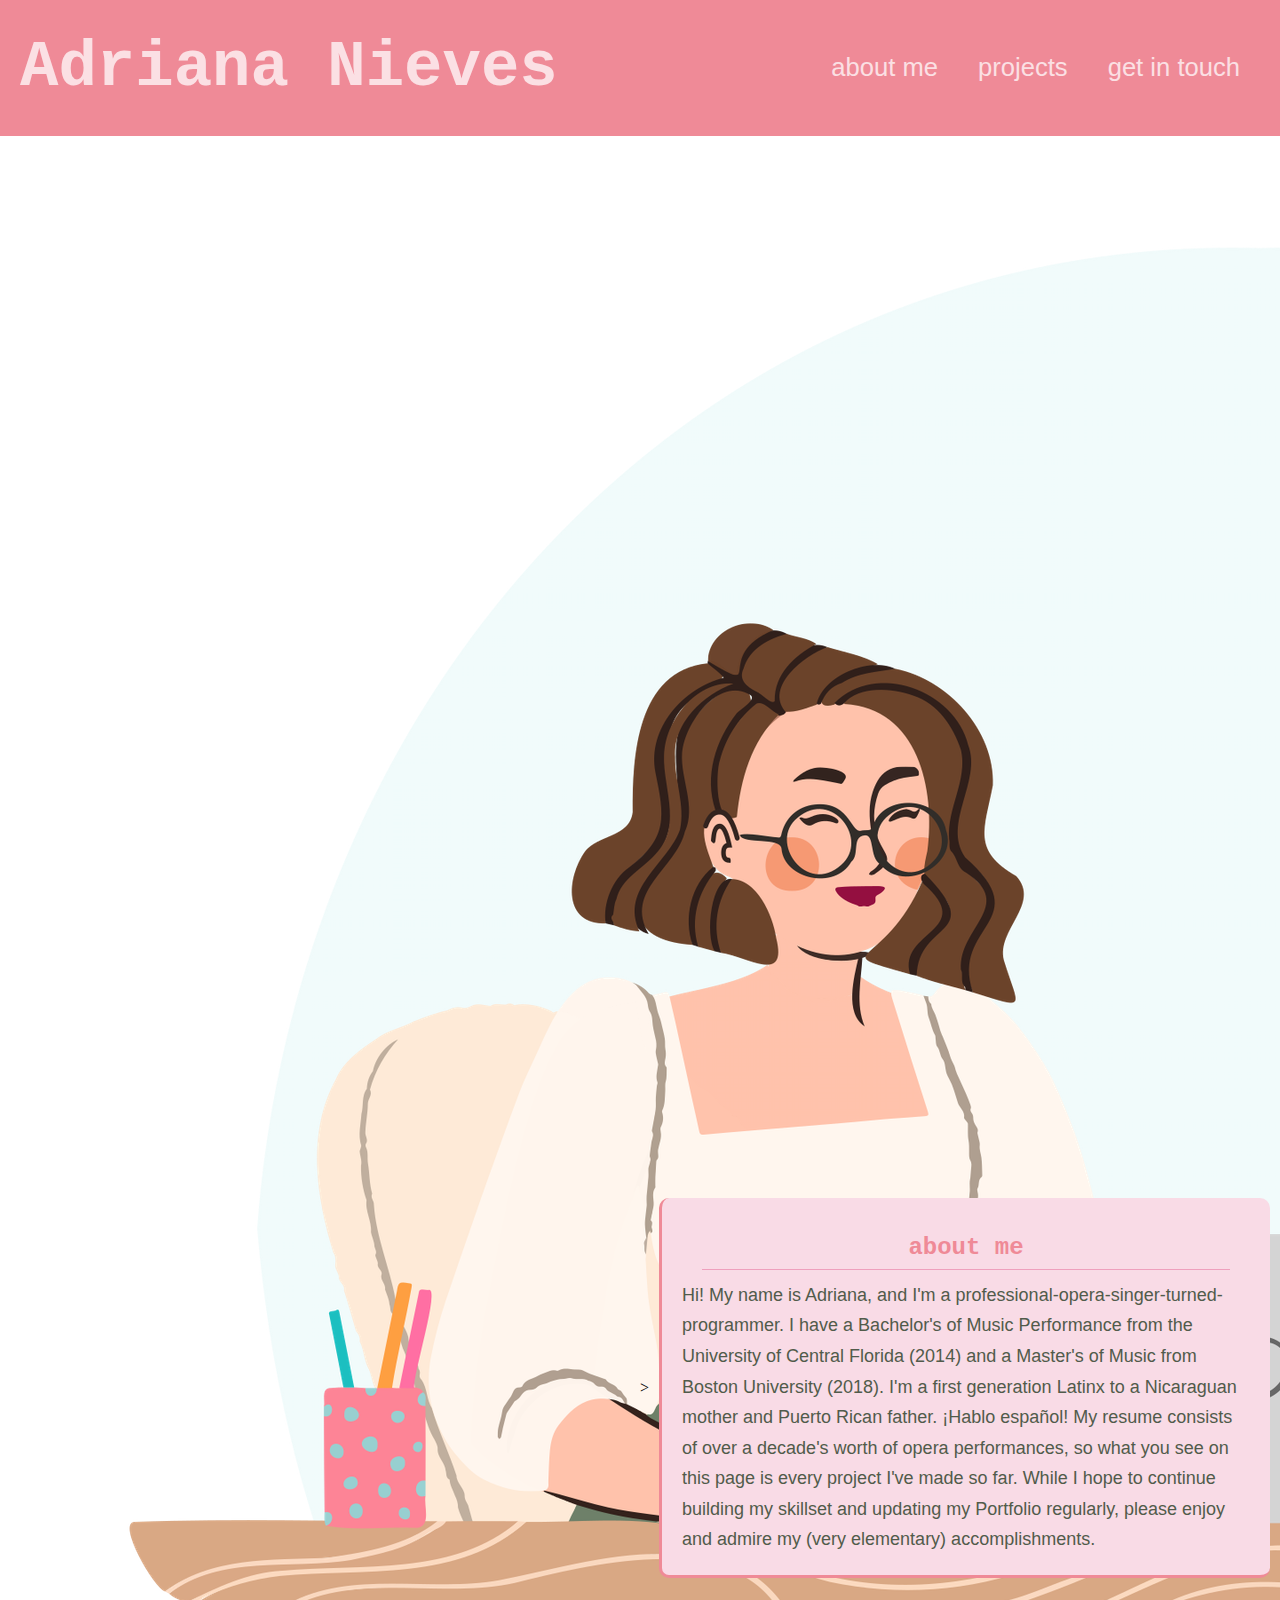
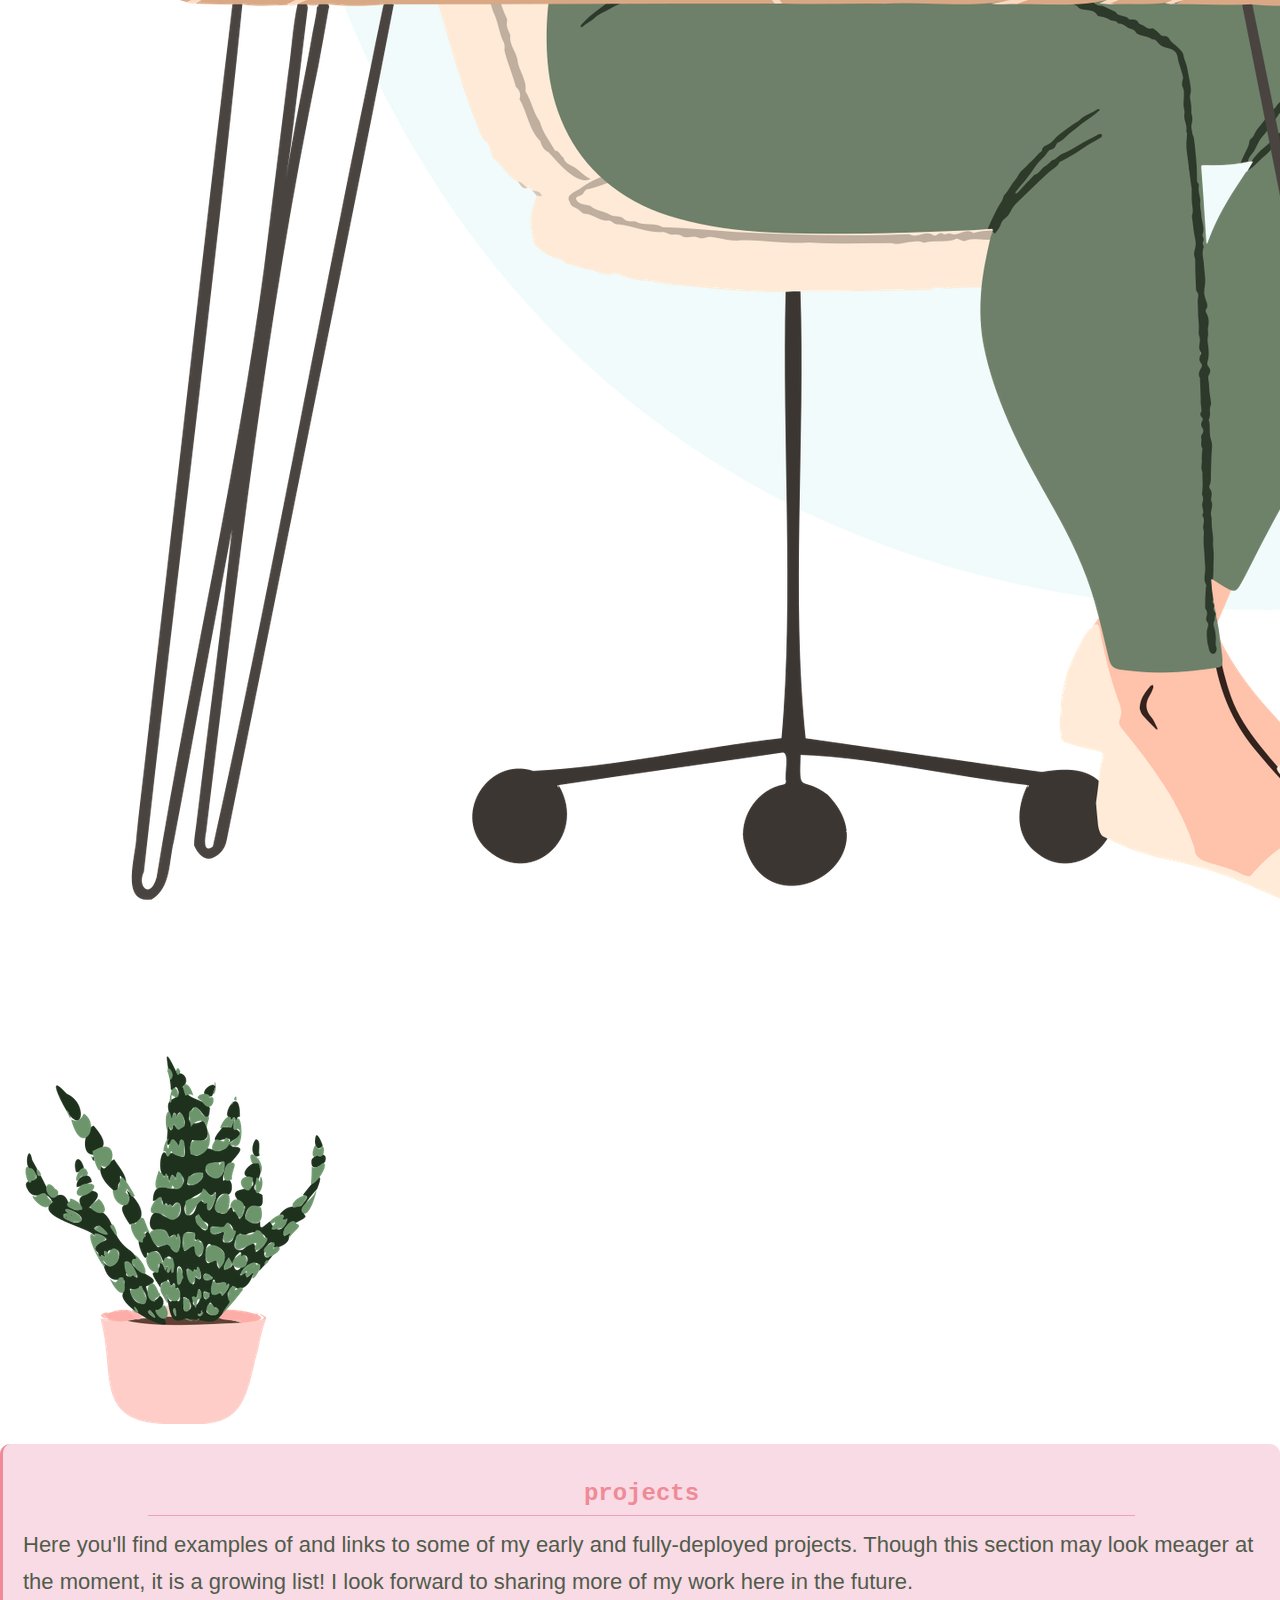
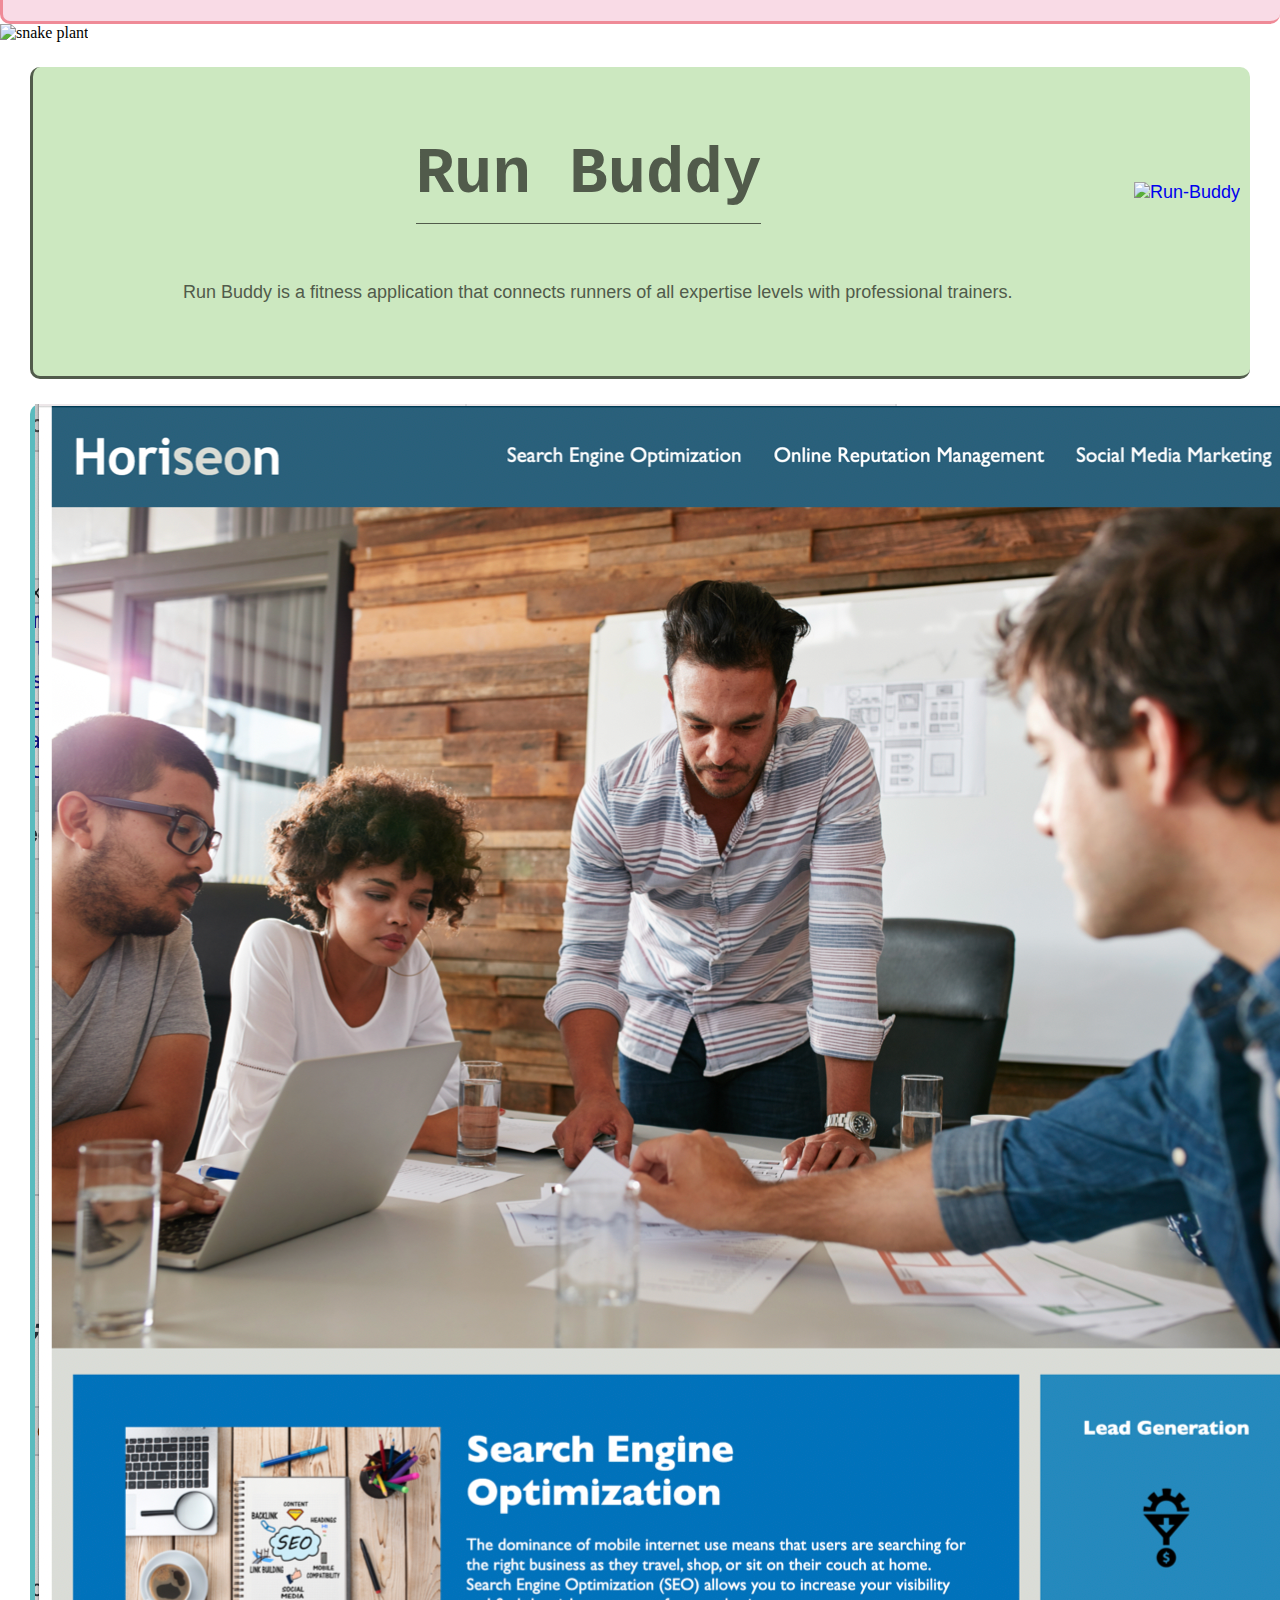
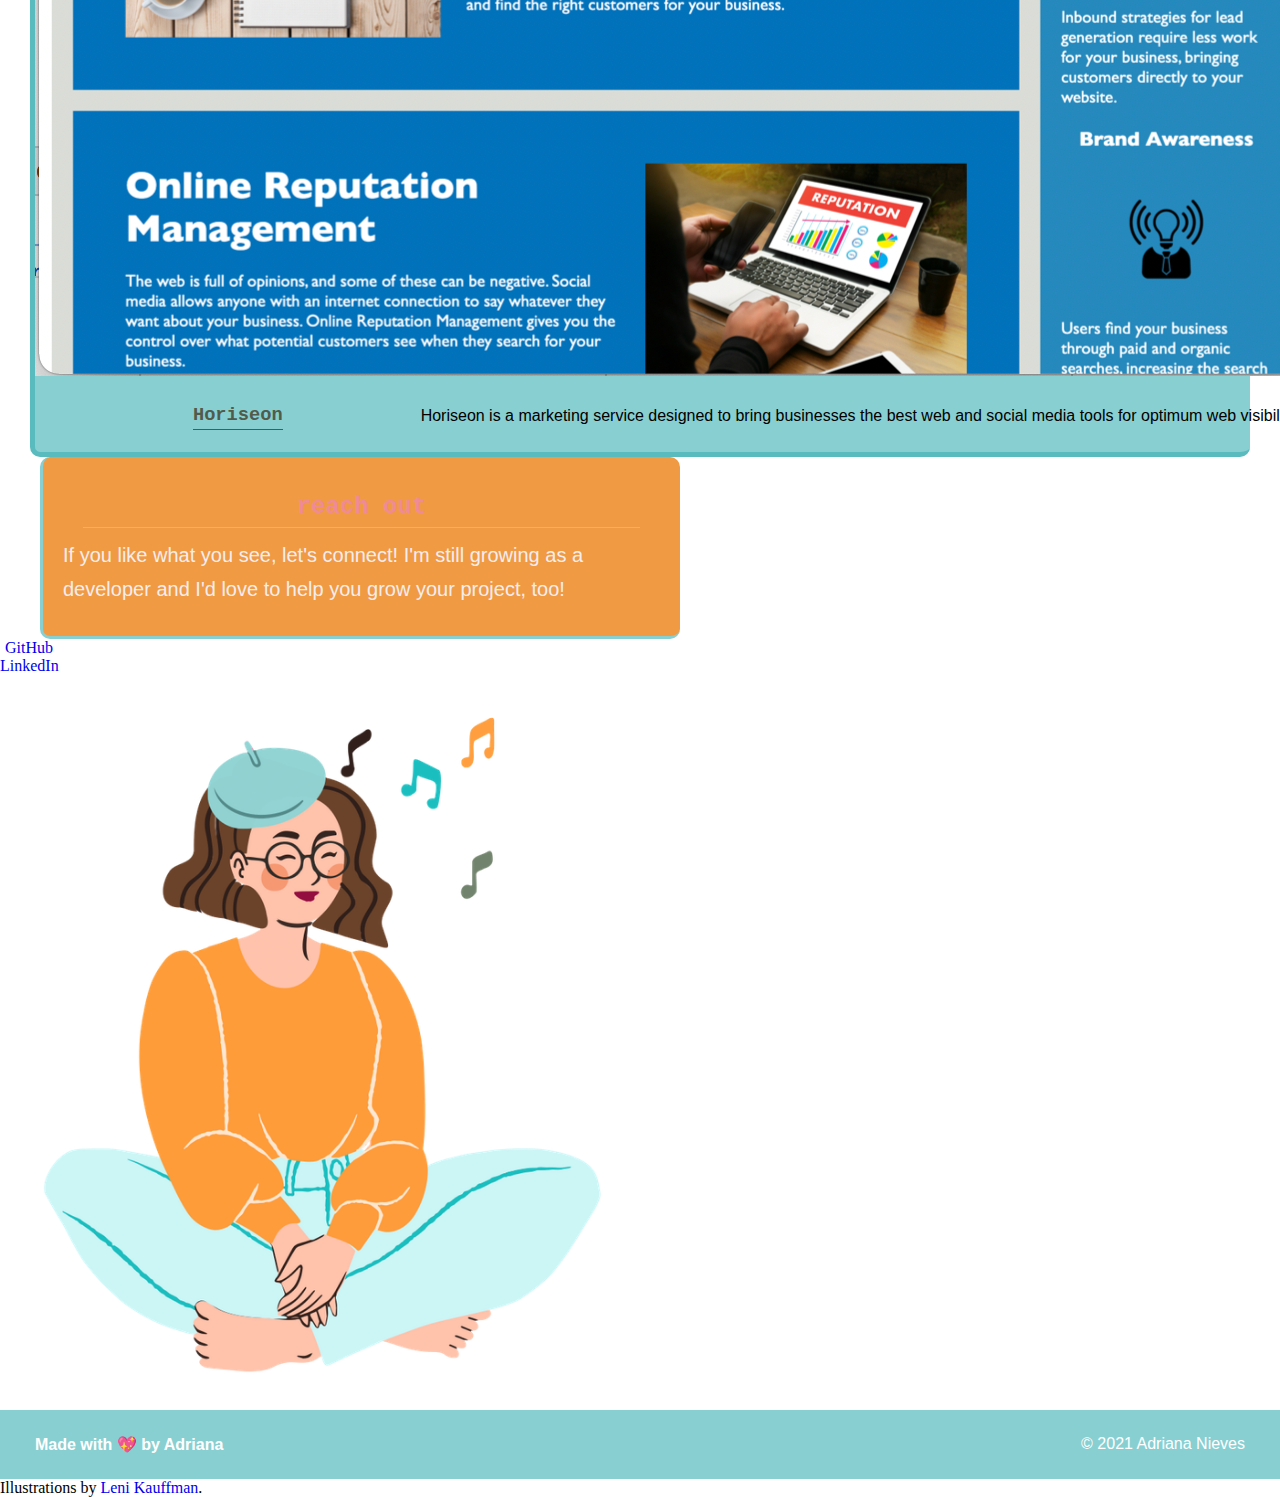
==== edits/index.html @ 1d04c072 "cleaned up html & css is next" ====
<!DOCTYPE html>
<html lang="eng">
    <head>
        <meta charset="UTF-8"/>
        <meta name="viewport" content="width=device-width, initial-scale=1.0">
        <link rel="stylesheet" href="assets/css/style.css">
        <title>Adriana Nieves</title>
    </head>

    <body>
        <header>
            <h1>Adriana Nieves</h1>
            <nav class="nav>">
                <ul>
                    <li>
                        <a href="#about">about me</a>
                    </li>
                    <li>
                        <a href="#projects">projects</a>
                    </li>
                    <li>
                        <a href="#contact">get in touch</a>
                    </li>
                </ul>
            </nav>
        </header>

        <section class="about-me" id="about">
            <div class="about-me-img">
                <img src="assets/images/Avatars/Home-Office.png" alt="Adriana sitting at her desk.">
            </div>>
            <div class="about-me-text box">
                <h2>about me</h2>
                <p>
                    Hi! My name is Adriana, and I'm a professional-opera-singer-turned-programmer. I have a Bachelor's of Music Performance from the University of Central Florida (2014) and a Master's of Music from Boston University (2018). I'm a first generation Latinx to a Nicaraguan mother and Puerto Rican father. ¡Hablo español! My resume consists of over a decade's worth of opera performances, so what you see on this page is every project I've made so far. While I hope to continue building my skillset and updating my Portfolio regularly, please enjoy and admire my (very elementary) accomplishments.  
                </p>
            </div>
        </section>

        <section class="portfolio" id="projects">
            <article class="projecs-intro">
                <div class="projects-img">
                    <img src="assets/images/Avatars/snakeplant.png" atl="snake plant">
                </div>
                <div class="projects-text box">
                    <h2>projects</h2>
                    <p>
                        Here you'll find examples of and links to some of my early and fully-deployed projects. Though this section may look meager at the moment, it is a growing list! I look forward to sharing more of my work here in the future.
                    </p>
                </div>
                <div class="projects-img">
                    <img src="assets/images/Avatrs/snakeplant.png" alt="snake plant">
                </div>
            </article>

            <article class="Run-Buddy">
                <div class="project-desc">
                    <h3>Run Buddy</h3>
                    <div class="runbuddy-img hover-img">
                        <a href="https://itsmeadriana.github.io/Run-Buddy/">
                            <img alt="Run-Buddy" src="assets/images/web images/run-buddy-banner.png">
                        </a>
                    </div>
                    <p>
                        Run Buddy is a fitness application that connects runners of all expertise levels with professional trainers.  
                    </p>
                </div>
            </article>
        </section>

        <section class="project-cards">
            <article class="Horiseon">
                <div class="card-imgs-link hover-img">
                    <a href="https://itsmeadriana.github.io/Hori-SEO-n/">   
                        <img src="assets/images/web images/Horiseon.png" alt="Horiseon screenshot">
                    </a>
                </div>
                <div class="card-desc">
                    <h3>Horiseon</h3>
                    <p>
                        Horiseon is a marketing service designed to bring businesses the best web and social media tools for optimum web visibility.
                    </p>
                </div>
            </article>

            <article class="Future-Projects">
                <div class="card-imgs-link hover-img">
                    <a href="https://github.com/itsmeadriana">
                        <img src="assets/images/Avatars/wateringcan.png">
                    </a>
                </div>
                <div class="card-desc">
                    <h3>Future Projects</h3>
                    <p>
                        I'm still planting seeds and watering sprouts at the moment, so watch this space!   
                    </p>
                </div>
            </article>

            <article class="rps">
                <div class="card-imgs-link hover-img">
                    <a href="https://tsmeadriana.igithub.com/RockPaperScissors/">
                        <img src="assets/images/web images/rps.png/">
                    </a>
                </div>
                <div class="card-desc">
                    <h3>Rock, Paper, Scissors - SHOOT!</h3>
                    <p>
                        A simple yet jaunty game of Rock, Paper, Scissors against a snarky JavaScript program.                    
                    </p>
                </div>
            </article>
        </section>

        <section class="get-in-touch" id="contact">
            <article class="reach-out">
                <div class="contact-me-text">
                    <h2>reach out</h2>
                    <p>
                        If you like what you see, let's connect! I'm still growing as a developer and I'd love to help you grow your project, too!  
                    </p>
                </div>
                <div class="contact-links">
                    <ul>
                        <li>
                            <a class="github" href="https://github.com/itsmeadriana">GitHub</a>
                        </li>
                        <li>
                            <a class="linkedin" href="https://www.linkedin.com/in/adriananieves/">LinkedIn</a>
                        </li>
                    </ul>
                </div>
            </article>

            <article class="contact-img">
                <div class="about-me-img">
                    <img src="assets/images/Avatars/sitting-and-singing.png" class="sitting-and-singing-img" alt="Adriana sitting and singing.">
                </div>
            </article> 
        </section>
        
        <footer>
            <h4>
                Made with 💖 by Adriana
            </h4>
            <p>
                &copy; 2021 Adriana Nieves
            </footer p>
            <p>
                Illustrations by <a class="lenikauffman" href="https://www.lenikauffman.com/">Leni Kauffman</a>.
            </p>
        </footer>       
    </body>
</html>
---- edits/assets/css/style.css ----
:root {
    --primary-color: #EF8A97;
    --secondary-color: #FBE0E4;
    --tertiary-color:#88CFD2;
    --accent-color1: #F09A44;
    --accent-color2: #CCE8C0;
    --accent-color3: #5ABBBE;
    --accent-color4:#D5F5F6;
    --main-background-color: #F9DBE6;
    --shadow-color: #EFA0BD;
    --highlight-color: #F5EDED;
    --text-color: #515B4B;
}

* {
    margin: 0;
    padding: 0;
    box-sizing: border-box;
    list-style: none;
    text-decoration: none;
}

header {
    position:-webkit-sticky;
    position: sticky;
    top: 0;
    padding: 20px 20px;
    background-color: var(--primary-color);
    display: flex;
    justify-content: space-between;
    flex-wrap: wrap;
}

header h1 {
    font-weight: bolder;
    font-size: 64px;
    color:var(--secondary-color);
    text-shadow:var(--shadow-color);
    margin: 0;
    line-height: 1.5;
    font-family:'Courier New', Courier, monospace;

}

header a {
    text-decoration: none;
    color:var(--secondary-color);
    top: -250px;
}

header nav {
    margin: auto 0;
}

header nav ul {
    display: flex;
    flex-wrap: wrap;
    justify-content: space-between;
    align-items: stretch;
}

header nav ul li a {
    padding: 15px 20px;
    font-weight: lighter;
    line-height: 1.7;
    font-size: 2vw;
    font-family: Arial, Helvetica, sans-serif;
    color: var(--secondary-color);
    text-shadow:var(--shadow-color);
}

header nav ul li a:hover {
    background:none;
    color:var(--tertiary-color);
    text-shadow: var(--accent-color3);
}

/* my sticky header was cutting off the tops of my <sections> so I found this neat solution on overstack that will adjust (pad) the scroll target to 150px from the id tag */
html {
    scroll-padding-top: 150px;
}

footer {
    padding: 25px 35px;
    background-color: var(--tertiary-color);
    display: flex;
    justify-content: space-between;
    flex-wrap: wrap;
    color: white;
    font-family: Arial, Helvetica, sans-serif;
    font-weight: lighter;
    text-decoration: none;
}

h2 {
    font-size: 24px;
    font-family:'Courier New', Courier, monospace;
    line-height: 1.7;
    border-bottom: 3px solid;
}
.about-me {
    display: flex;
    flex-wrap: nowrap;
    flex-direction: row;
    justify-content: space-between;
    border-radius: 10px;
    align-items: center;
}

.about-me-img {
    width: 50vw;
}

.about-me-text {
    display: flex;
    flex-direction: column;
    background-color: var(--main-background-color);
    line-height: 1.7;
    color:var(--text-color);
    font-size: 18px;
    font-family: Arial, Helvetica, sans-serif;
    margin: 10px;
    padding: 20px;
    text-align: left;
    border-bottom: 3px solid var(--primary-color);
    border-left: 3px solid var(--primary-color);
    border-radius: 10px;
}

.projects-intro {
    display: flex;
    flex-wrap: nowrap;
    align-items: column;
    justify-content: center;
    text-align: center;
    margin-bottom: 20px;
}

.projects-img {
    width: 100%;
    height: 80%;
    align-items: center;
}

.projects-text {
    display: flex;
    flex-direction: column;
    flex: wrap;
    justify-content: center;
    text-align: center;
    background-color: var(--main-background-color);
    line-height: 1.7;
    color:var(--text-color);
    font-size: 22px;
    font-family: Arial, Helvetica, sans-serif;
    margin: auto;
    padding: 20px 20px;
    text-align: left;
    border-bottom: 3px solid var(--primary-color);
    border-left: 3px solid var(--primary-color);
    border-radius: 10px;
}

.Run-Buddy {
    background-color: var(--accent-color2);
    color: var(--text-color);
    border-radius: 10px;
    border-bottom: 3px solid var(--text-color);
    border-left: 3px solid var(--text-color);
    padding: 50px  0;
    margin: 25px 30px;
    font-family: 'Courier New', Courier, monospace;
}

.project-desc {
    display: flex;
    flex-wrap: wrap;
    align-items: center;
    font-size: 18px;
    font-family: Arial, Helvetica, sans-serif;
    padding: 10px 10px;
    border-radius: 10px;
    margin: 0;
}

.landscape a img {
    display: block;
    margin-left: auto;
    margin-right: auto;
    max-width: 100%;
    background-color: var(--main-background-color);
    border-radius: 10px;
}
 /* Borrowed this from a "CSS Hover Image Effects" template @ https://codepen.io/nxworld .*/ */
    .hover-img:hover {
        opacity: 1;
        -webkit-animation: flash 1.5s;
        animation: flash 1.5s;
    }
    @-webkit-keyframes flash {
        0% {
            opacity: .4;
        }
        100% {
            opacity: 1;
        }
    }
    @keyframes flash {
        0% {
            opacity: .4;
        }
        100% {
            opacity: 1;
        }
    }
/* now back to the regularly scheduled HOT MESS of my own code 😅 */

.project-desc h3 {
    align-content: center;
    margin-bottom: 35px;
    font-size: 5vw;
}

.project-desc p {
    margin: 20px 140px 10px;
    line-height: 1.5;
}

.cards {
    display: flex;
    flex-wrap: wrap;
    flex-direction: row;
    align-items: center;
    justify-content: space-around;
    border: 3px solid var(--accent-color3);
    border-radius: 10px;
    margin: 10px;
    padding: 10px;
    align-items: stretch;
}

.project-cards {
    margin: auto 30px;
    display: flex;
    flex-wrap: nowrap;
    flex-direction: row;
    justify-content: space-around;
    border-radius: 10px;
    align-items: stretch;
    background-color:var(--tertiary-color);
    border-bottom: 5px solid var(--accent-color3);
    border-left: 5px solid var(--accent-color3);
}

.card-imgs a img {
    display: block;
    margin: auto;
    width: 100%;
    height: auto;
    background-color: var(--tertiary-color);
    border-radius: 10px;
}

.card-desc a{
    text-decoration: none;
    text-align: center;
    color: white;
    border-bottom: 1px solid var(--tertiary-color);
    padding: 14px;
    font-family: 'Courier New', Courier, monospace;
}

.card-desc {
    display: flex;
    flex-wrap: wrap;
    align-items: flex-end;
    justify-content: center;
    font-size: 16px;
    font-family: Arial, Helvetica, sans-serif;
    padding: 20px 20px;
    border-radius: 10px;
    text-decoration: none;
    line-height: 2;
}

.contactme {
    display: flex;
    flex-wrap: nowrap;
    flex-direction: row;
    /* justify-content: flex-end; */
    border-radius: 10px;
    align-items: center;
}

.contact-desc {
    padding-bottom:10px;
}

.contact-me-text {
    background-color: var(--accent-color1);
    line-height: 1.7;
    color:var(--highlight-color);
    font-size: 20px;
    font-family: Arial, Helvetica, sans-serif, Arial, sans-serif;
    margin: 0 0 0 40px;
    padding: 20px 20px 30px 20px;
    text-align: left;
    border-bottom: 3px solid var(--tertiary-color);
    border-left: 3px solid var(--tertiary-color);
    border-radius: 10px;
    justify-content: space-between;
    max-width: 50%;
    overflow: hidden;
}

.contact-me-text ul li {
    text-align: center;
    display: flex;
    justify-content: center;
    flex-direction: column;
}

.contact-me-text ul li a {
    line-height: 1.5;
    color: white;
    text-decoration: none;
    text-shadow: var(--shadow-color);
    align-content: space-around;
    margin: auto 30%;
    padding: 0;
    font-size: 18;
    font-family: 'Courier New', Courier, monospace;
}

.github {
    border-top-left-radius: 10px;
    border-top-right-radius: 10px;
    padding: 5px;
}

.linkedin {
    border-bottom-left-radius: 10px;
    border-bottom-right-radius: 10px;

}

.contact-me-text ul li a:hover {
    color:var(--text-color);
    font-size: 24px;
    overflow: none;
}

.sitting-and-singing-img {
    height: auto;
    max-width: 100%;
    margin: 0 auto;
    
}

h2 {
    font-family: 'Courier New', Courier, monospace;
    border-bottom: 1px solid var(--shadow-color);
    color:var(--primary-color);
    text-align: center;
    margin: 10px 20px;
    font-size: 24px;
    line-height: 1.7;
}
.portfolio h2 {
    margin: 10px 125px;
    color:var(--primary-color);
}
.contactme h2 {
    color:white;
    border-bottom: 1px solid white;
    margin: 0;
}

h3 {
    font-family:'Courier New', Courier, monospace;
    color:var(--text-color);
    border-bottom: 1px solid var(--text-color);
    margin: auto;
    line-height: 1.5;
    font-weight: bolder;
    text-decoration: none;
}

.card-desc h3 {
    justify-content: center;
    text-align: center;
}

footer a {
    color: white;
    text-decoration: none;
    
}

footer a:hover {
    color:var(--text-color);
    font-size: 20px;
}

@media screen and (max-width: 980px) {
    header {
        padding-bottom: 0;
        justify-content: center;
        position: relative;
    }

    header h1 {
        width: 100%;
        text-align: center;
    }
  
    header nav ul {
        margin: 20px 0;
        width: 100%;
        justify-content: center;
    }
  
    header nav ul li a {
        font-size: 20px;
    }
  
    footer {
        flex-direction: column;
        justify-content: center;
        align-items: center;
        text-align: center;
        width: 100%;
    }

    .about-me {
        justify-content: center;
        flex-direction: column;
        align-items: center;
        text-align: center;
        width: 100%;
    }

    .projects-intro {
        justify-content: center;
        flex-direction: row;
        flex: wrap;
        align-items: center;
    }

    .projects-img {
        /* width: 30%; */
        height: auto;
    }

    .Run-Buddy {
        display: flex;
        flex-direction: column;
        flex: nowrap;
        align-items: center;
        padding: 1vw 0;
    }

    .landscape img {
        width: 100%;
        height: auto;
        /* margin: 0;
        padding: 0; */
    }

    .project-desc {
        padding: 10px 10px;
        margin: 0px;
        justify-content: center;
    }

    .project-desc p {
        margin: 0 100px;
        align-content: center;
        font-size: 2vw;
    }

    .project-desc h3 {
        margin-bottom: 20px;
        font-size: 4vw;
    }
}

@media screen and (max-width: 768px) {
    .projects-intro {
        flex: nowrap;
    }
    
    .projects-img img {
        height: auto;
        width: 100%;
    }
    .project-cards {
        display: flex;
        flex-direction: column;
        flex-wrap: nowrap;
        width: 65%;
        height: auto;
        margin: auto auto 20px auto;
    }

    .card-desc img {
        width: 55%;
        height: auto;
        justify-content: center;
    }

    .contactme {
        margin: auto auto 20px auto;
    }
    .contact-me-text {
        font-size: 18px;
    }

    .contact-me-text h2 {
        display: flex;
        flex-wrap: wrap;
        margin: 0;
    }

    .singing-img {
        max-width: 50%;
    }
}

@media screen and (max-width: 575px) {
    .about-me-img {
        width: 100%;
    }

    .Run-Buddy {
        margin: 0 0 20px 0;
    }

    .landscape img {
        margin: 0;
    }

    .project-desc p {
        margin: 15px auto;
        font-size: 3.5vw;
    }

    .project-cards {
        width: 80%;
        height: 80%;
    }

    .card-desc img {
        width: 55%;
    }
}

@media screen and (max-width: 440px) {
    footer {
        padding: 15px 15;
    }

    footer h4 {
        font-size: 12px;
    }

    footer p {
        font-size: 11px;
    }
    
    .nav ul {
        flex-wrap: wrap;
        flex-direction: column;
        justify-content: center;
        align-content: center;
        text-align: center;
    }

    .about-me-text {
        font-size: 16px;
    }

    .projects-intro {
        margin-bottom: 20px;
    }

    .projects-text {
        font-size: 16px;
        max-width: 60%;
    }
    
    .Run-Buddy h3 {
        font-size: 18px;
    }

    .card-imgs-link img {
        width: 100%;
        height: auto;
    }

    .project-cards {
        margin-bottom: 20px;
    }

    .contactme {
        flex-direction: row;
        flex-wrap: nowrap;
        margin: auto auto 20px auto;
        align-items: center;
        height: auto;
    }

    .contact-me-text {
        margin: auto auto 20px 20px;
        max-width: 60%;
        font-size: 16px;
    }

    .contact-me-text ul li a {
        margin: auto 45;
    }
}
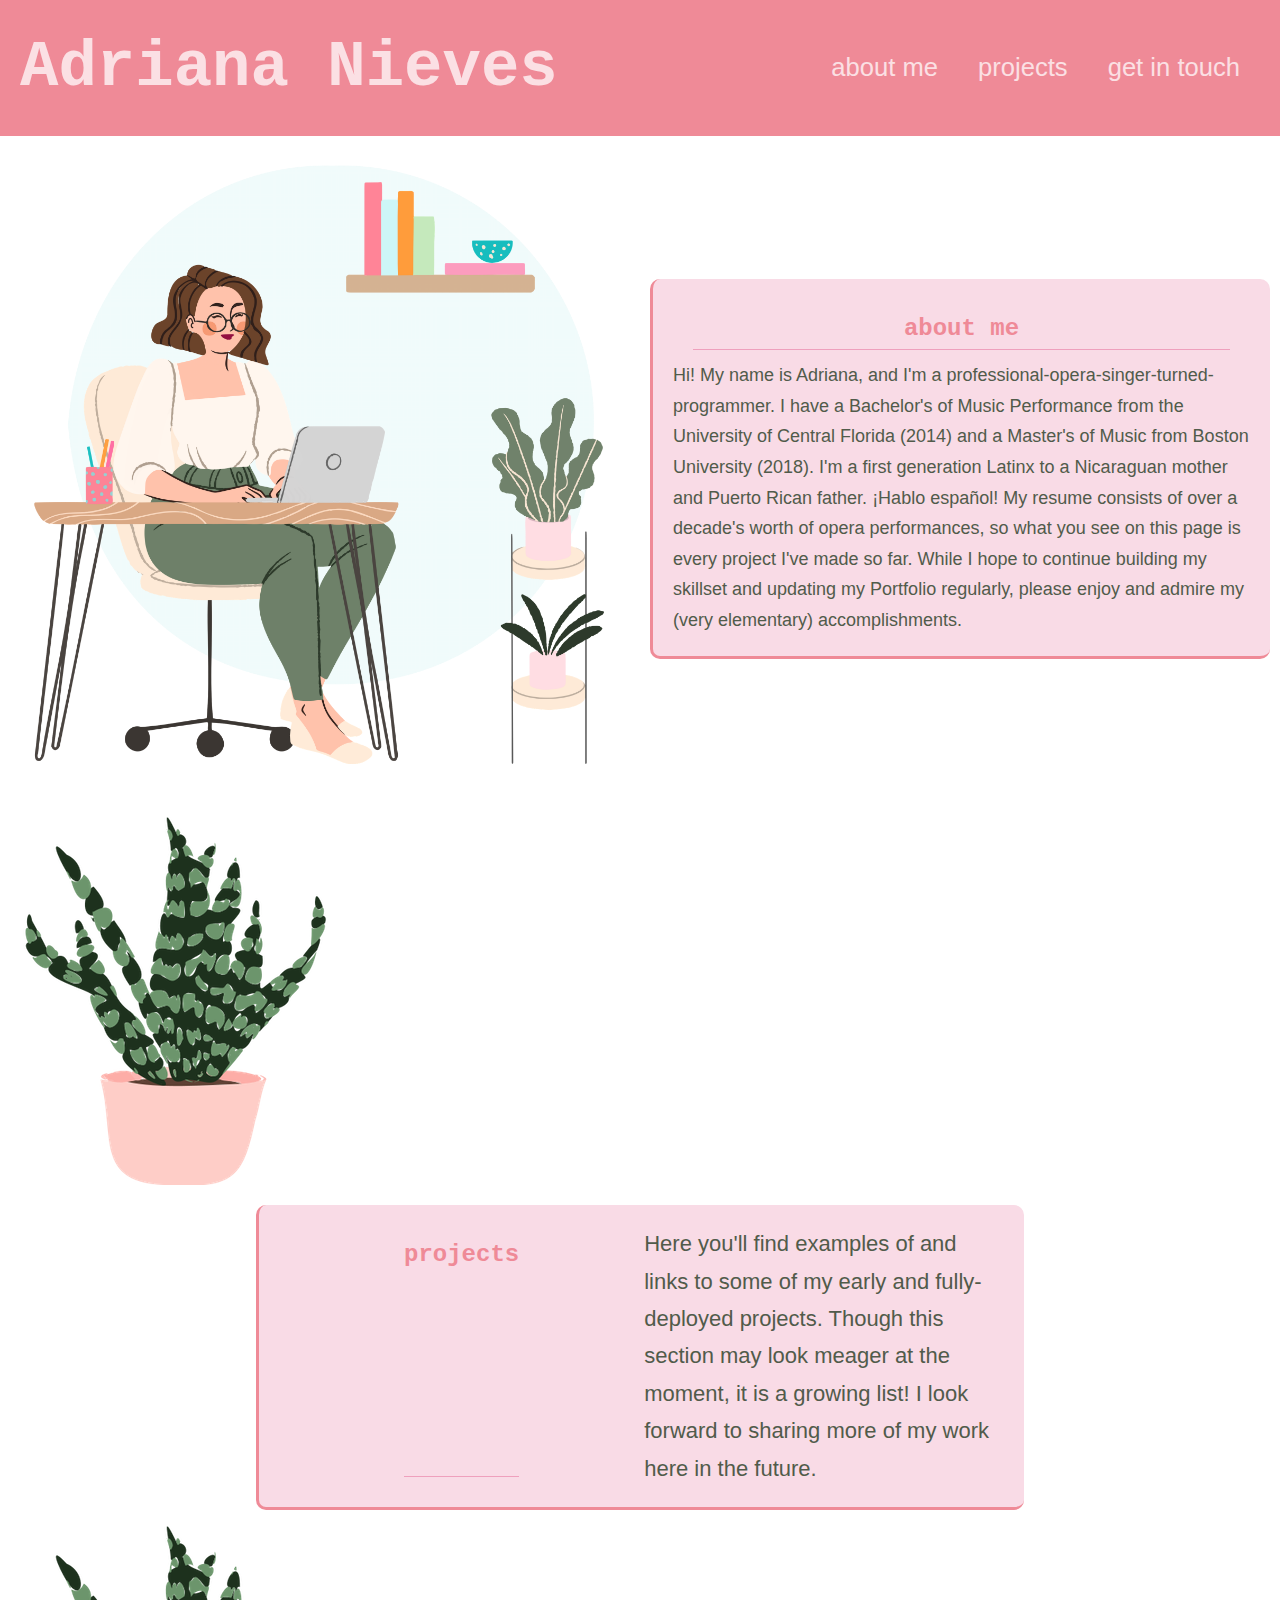
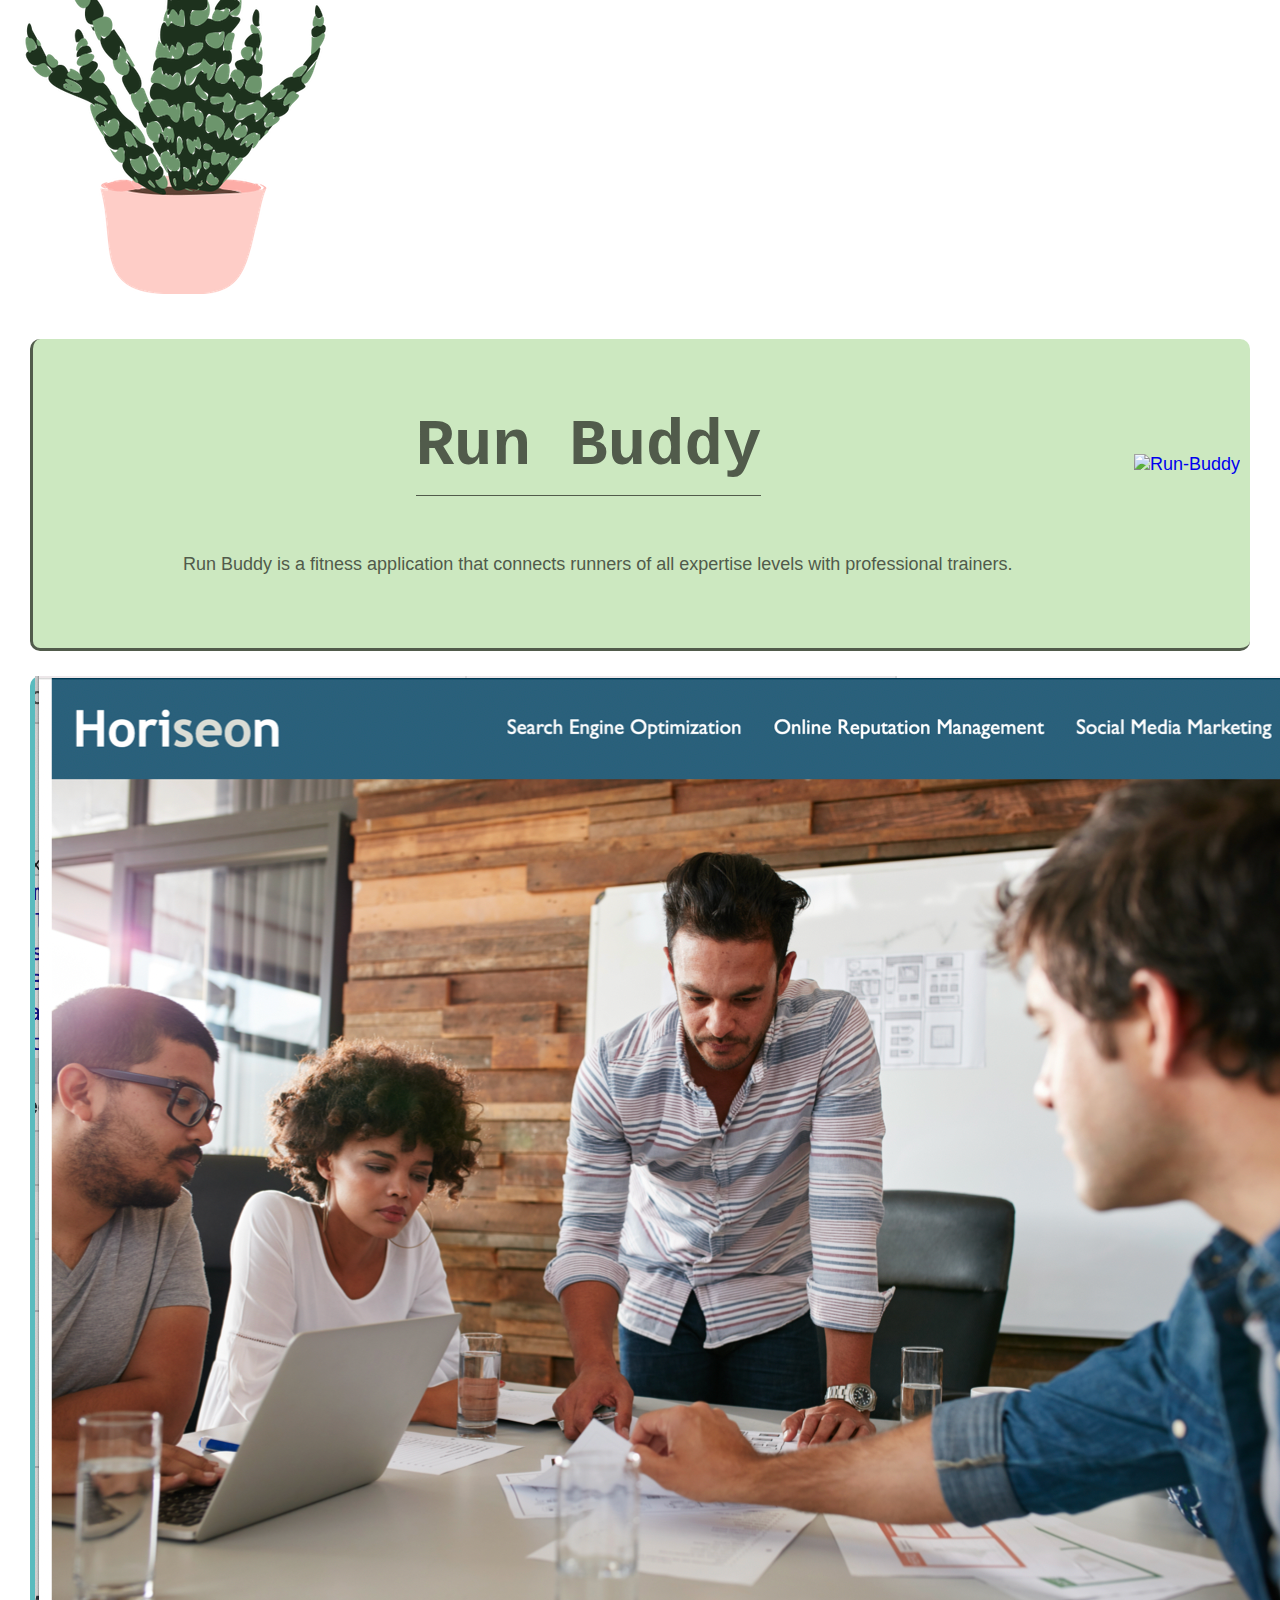
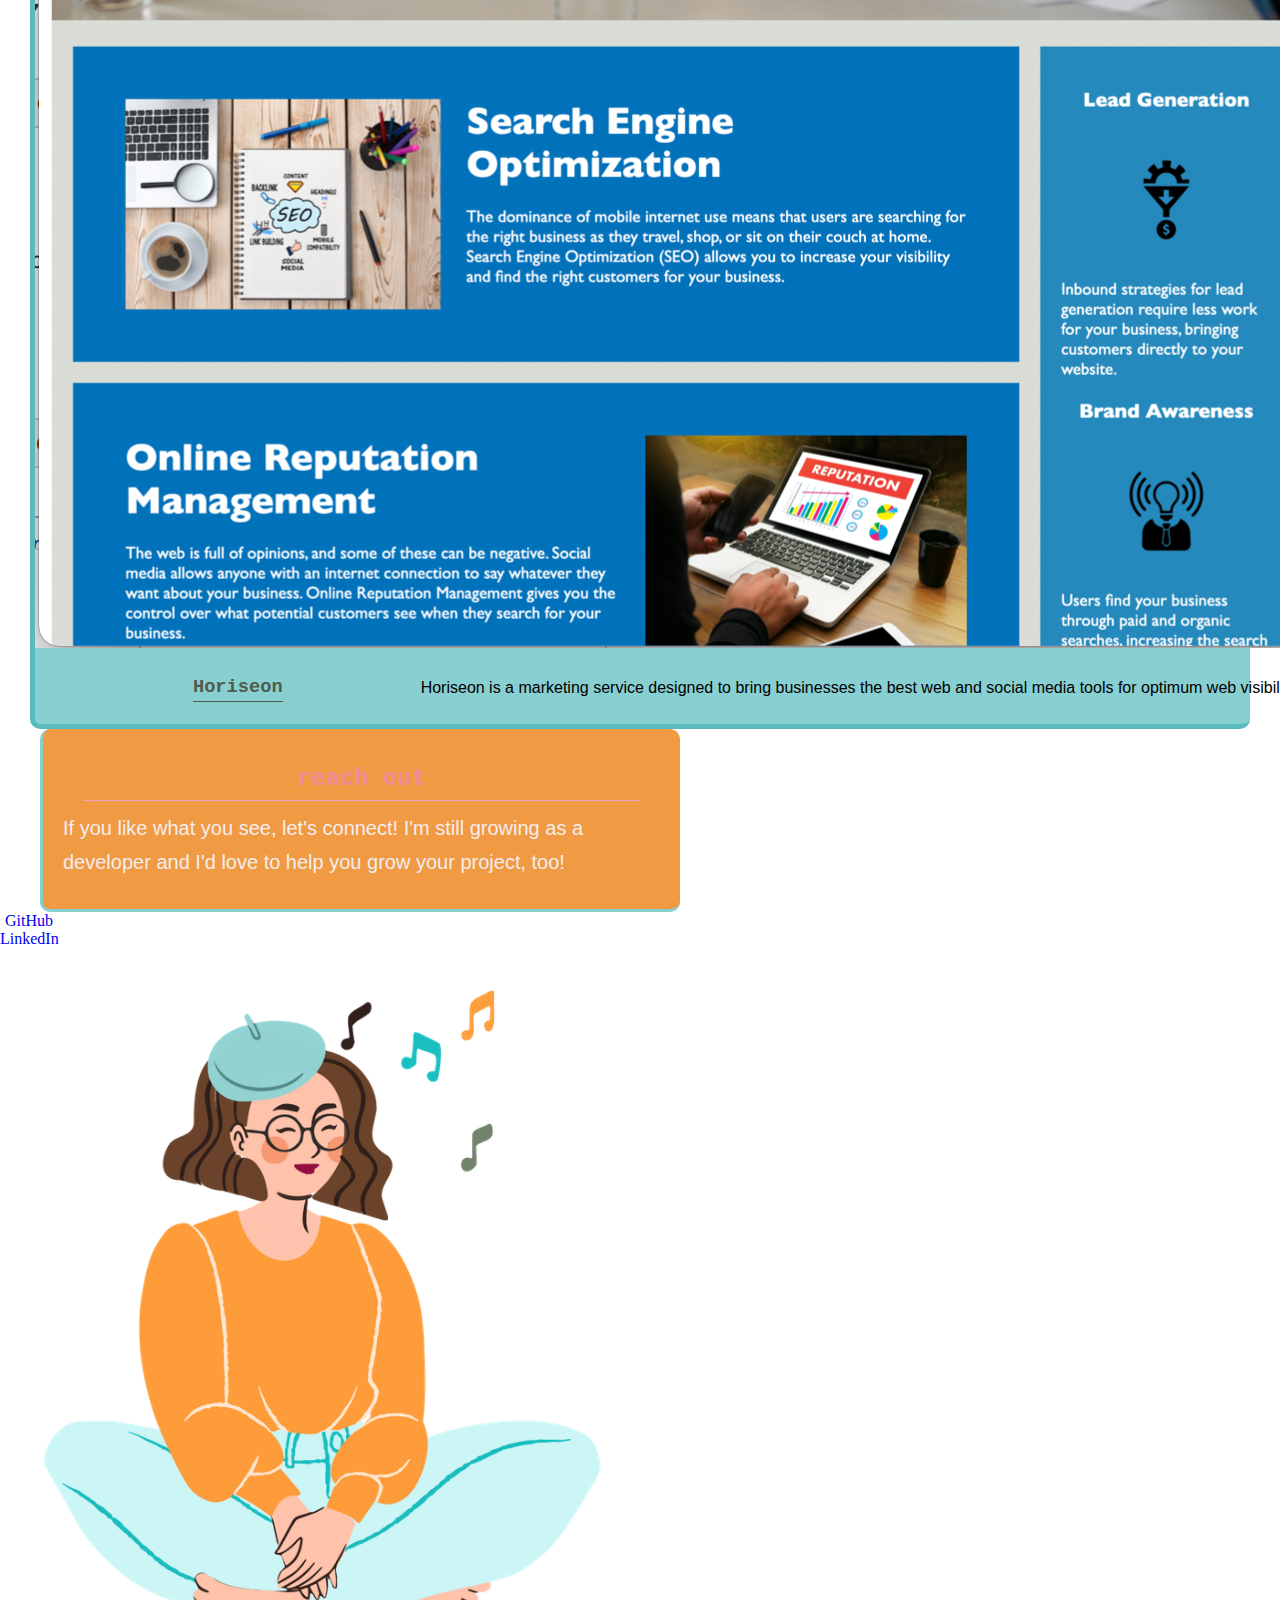
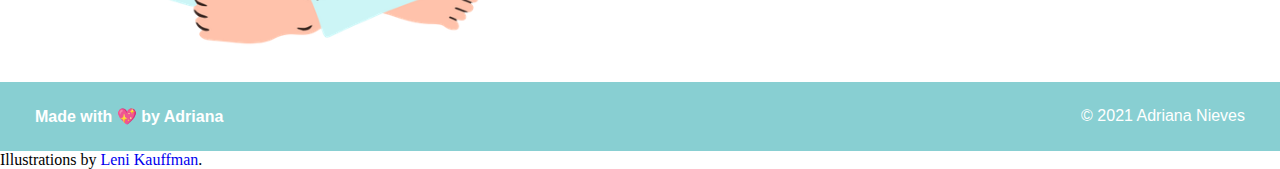
==== commit 39f8ca32: "added new project and fixed cards" ====
--- a/edits/index.html
+++ b/edits/index.html
@@ -27,8 +27,8 @@
 
         <section class="about-me" id="about">
             <div class="about-me-img">
-                <img src="assets/images/Avatars/Home-Office.png" alt="Adriana sitting at her desk.">
-            </div>>
+                <img class="about-me-img" src="assets/images/Avatars/Home-Office.png" alt="Adriana sitting at her desk.">
+            </div>
             <div class="about-me-text box">
                 <h2>about me</h2>
                 <p>
@@ -49,11 +49,11 @@
                     </p>
                 </div>
                 <div class="projects-img">
-                    <img src="assets/images/Avatrs/snakeplant.png" alt="snake plant">
+                    <img src="assets/images/Avatars/snakeplant.png" alt="snake plant">
                 </div>
             </article>
 
-            <article class="Run-Buddy">
+            <article class="Run-Buddy box">
                 <div class="project-desc">
                     <h3>Run Buddy</h3>
                     <div class="runbuddy-img hover-img">
@@ -69,7 +69,7 @@
         </section>
 
         <section class="project-cards">
-            <article class="Horiseon">
+            <article class="Horiseon box">
                 <div class="card-imgs-link hover-img">
                     <a href="https://itsmeadriana.github.io/Hori-SEO-n/">   
                         <img src="assets/images/web images/Horiseon.png" alt="Horiseon screenshot">
@@ -83,7 +83,7 @@
                 </div>
             </article>
 
-            <article class="Future-Projects">
+            <article class="Future-Projects box">
                 <div class="card-imgs-link hover-img">
                     <a href="https://github.com/itsmeadriana">
                         <img src="assets/images/Avatars/wateringcan.png">
@@ -97,7 +97,7 @@
                 </div>
             </article>
 
-            <article class="rps">
+            <article class="rps box">
                 <div class="card-imgs-link hover-img">
                     <a href="https://tsmeadriana.igithub.com/RockPaperScissors/">
                         <img src="assets/images/web images/rps.png/">
@@ -112,7 +112,7 @@
             </article>
         </section>
 
-        <section class="get-in-touch" id="contact">
+        <section class="get-in-touch box" id="contact">
             <article class="reach-out">
                 <div class="contact-me-text">
                     <h2>reach out</h2>
--- a/edits/assets/css/style.css
+++ b/edits/assets/css/style.css
@@ -24,11 +24,13 @@
     position:-webkit-sticky;
     position: sticky;
     top: 0;
+    display: flex;
+    flex-wrap: wrap;
+    justify-content: space-between;
     padding: 20px 20px;
     background-color: var(--primary-color);
-    display: flex;
-    justify-content: space-between;
-    flex-wrap: wrap;
+    
+    
 }
 
 header h1 {
@@ -39,7 +41,6 @@
     margin: 0;
     line-height: 1.5;
     font-family:'Courier New', Courier, monospace;
-
 }
 
 header a {
@@ -72,7 +73,6 @@
 header nav ul li a:hover {
     background:none;
     color:var(--tertiary-color);
-    text-shadow: var(--accent-color3);
 }
 
 /* my sticky header was cutting off the tops of my <sections> so I found this neat solution on overstack that will adjust (pad) the scroll target to 150px from the id tag */
@@ -98,20 +98,23 @@
     line-height: 1.7;
     border-bottom: 3px solid;
 }
+
+box {
+    border-radius: 10px;
+}
+
 .about-me {
     display: flex;
     flex-wrap: nowrap;
     flex-direction: row;
-    justify-content: space-between;
-    border-radius: 10px;
     align-items: center;
 }
 
 .about-me-img {
-    width: 50vw;
-}
-
-.about-me-text {
+    width: 50vw;   
+}
+
+.about-me-text.box {
     display: flex;
     flex-direction: column;
     background-color: var(--main-background-color);
@@ -121,30 +124,32 @@
     font-family: Arial, Helvetica, sans-serif;
     margin: 10px;
     padding: 20px;
-    text-align: left;
-    border-bottom: 3px solid var(--primary-color);
-    border-left: 3px solid var(--primary-color);
+    border-bottom:3px solid var(--primary-color);
+    border-left: 3px solid  var(--primary-color);
     border-radius: 10px;
 }
 
 .projects-intro {
     display: flex;
     flex-wrap: nowrap;
-    align-items: column;
+    flex-direction: row;
     justify-content: center;
     text-align: center;
-    margin-bottom: 20px;
-}
-
-.projects-img {
-    width: 100%;
-    height: 80%;
+    margin-bottom: 20%;
+}
+
+.div projects-img {
+    width: 20%;
+    height: auto;
+    flex-direction: row;
+    flex-wrap: nowrap;
     align-items: center;
+
 }
 
 .projects-text {
     display: flex;
-    flex-direction: column;
+    flex-direction: row;
     flex: wrap;
     justify-content: center;
     text-align: center;
@@ -159,6 +164,8 @@
     border-bottom: 3px solid var(--primary-color);
     border-left: 3px solid var(--primary-color);
     border-radius: 10px;
+    width: 60%
+    
 }
 
 .Run-Buddy {
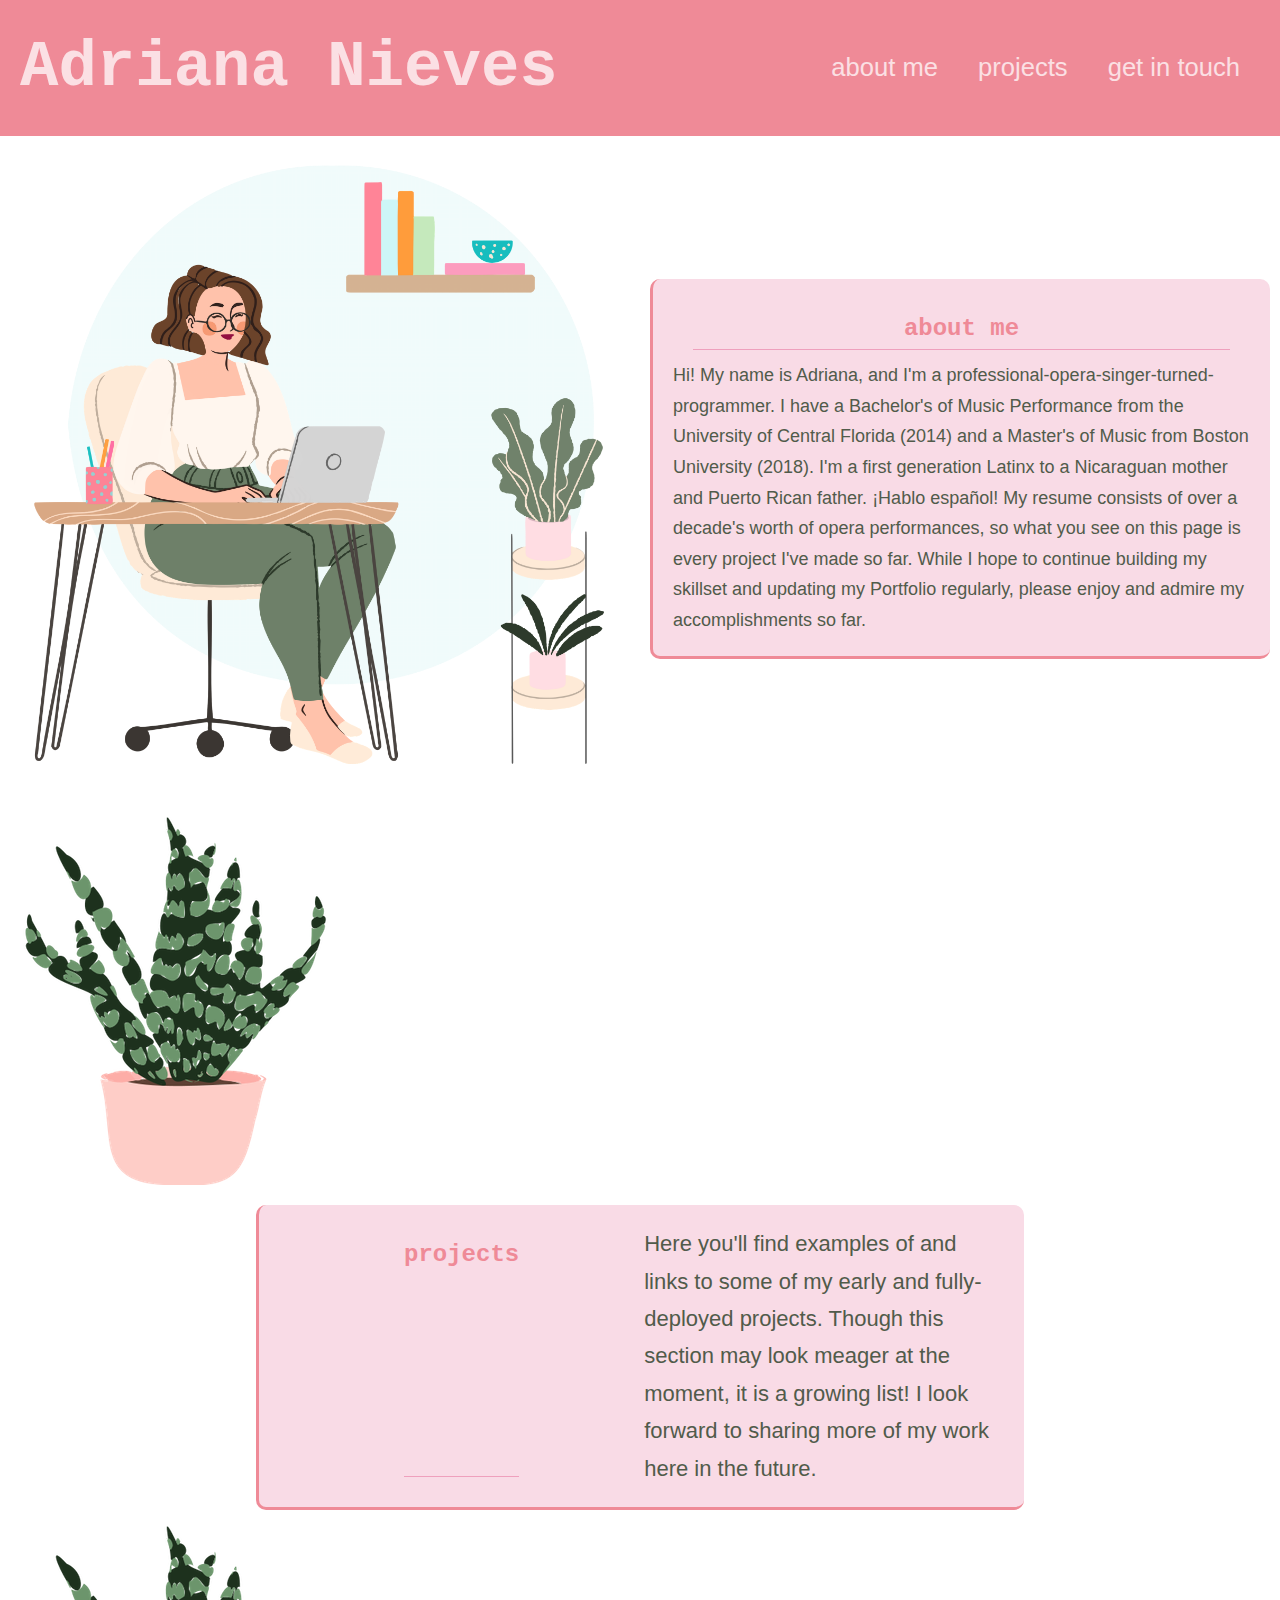
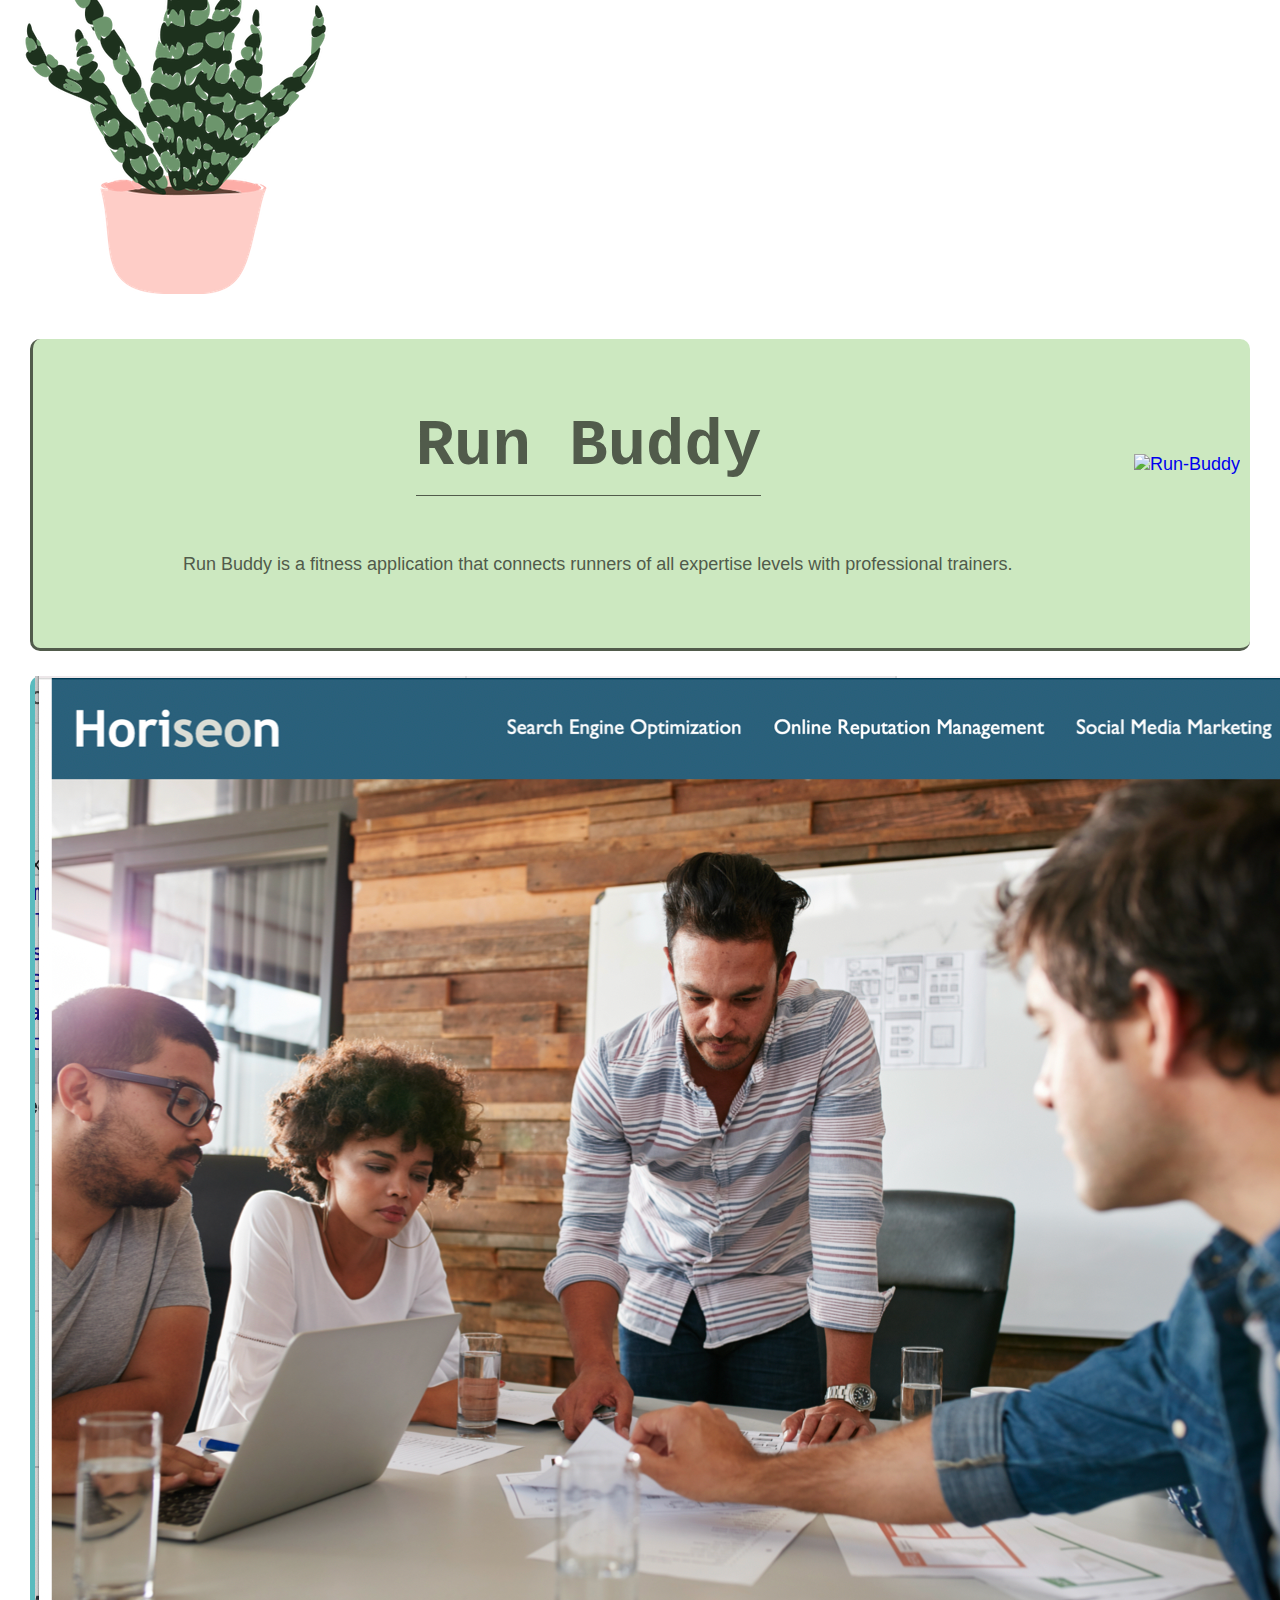
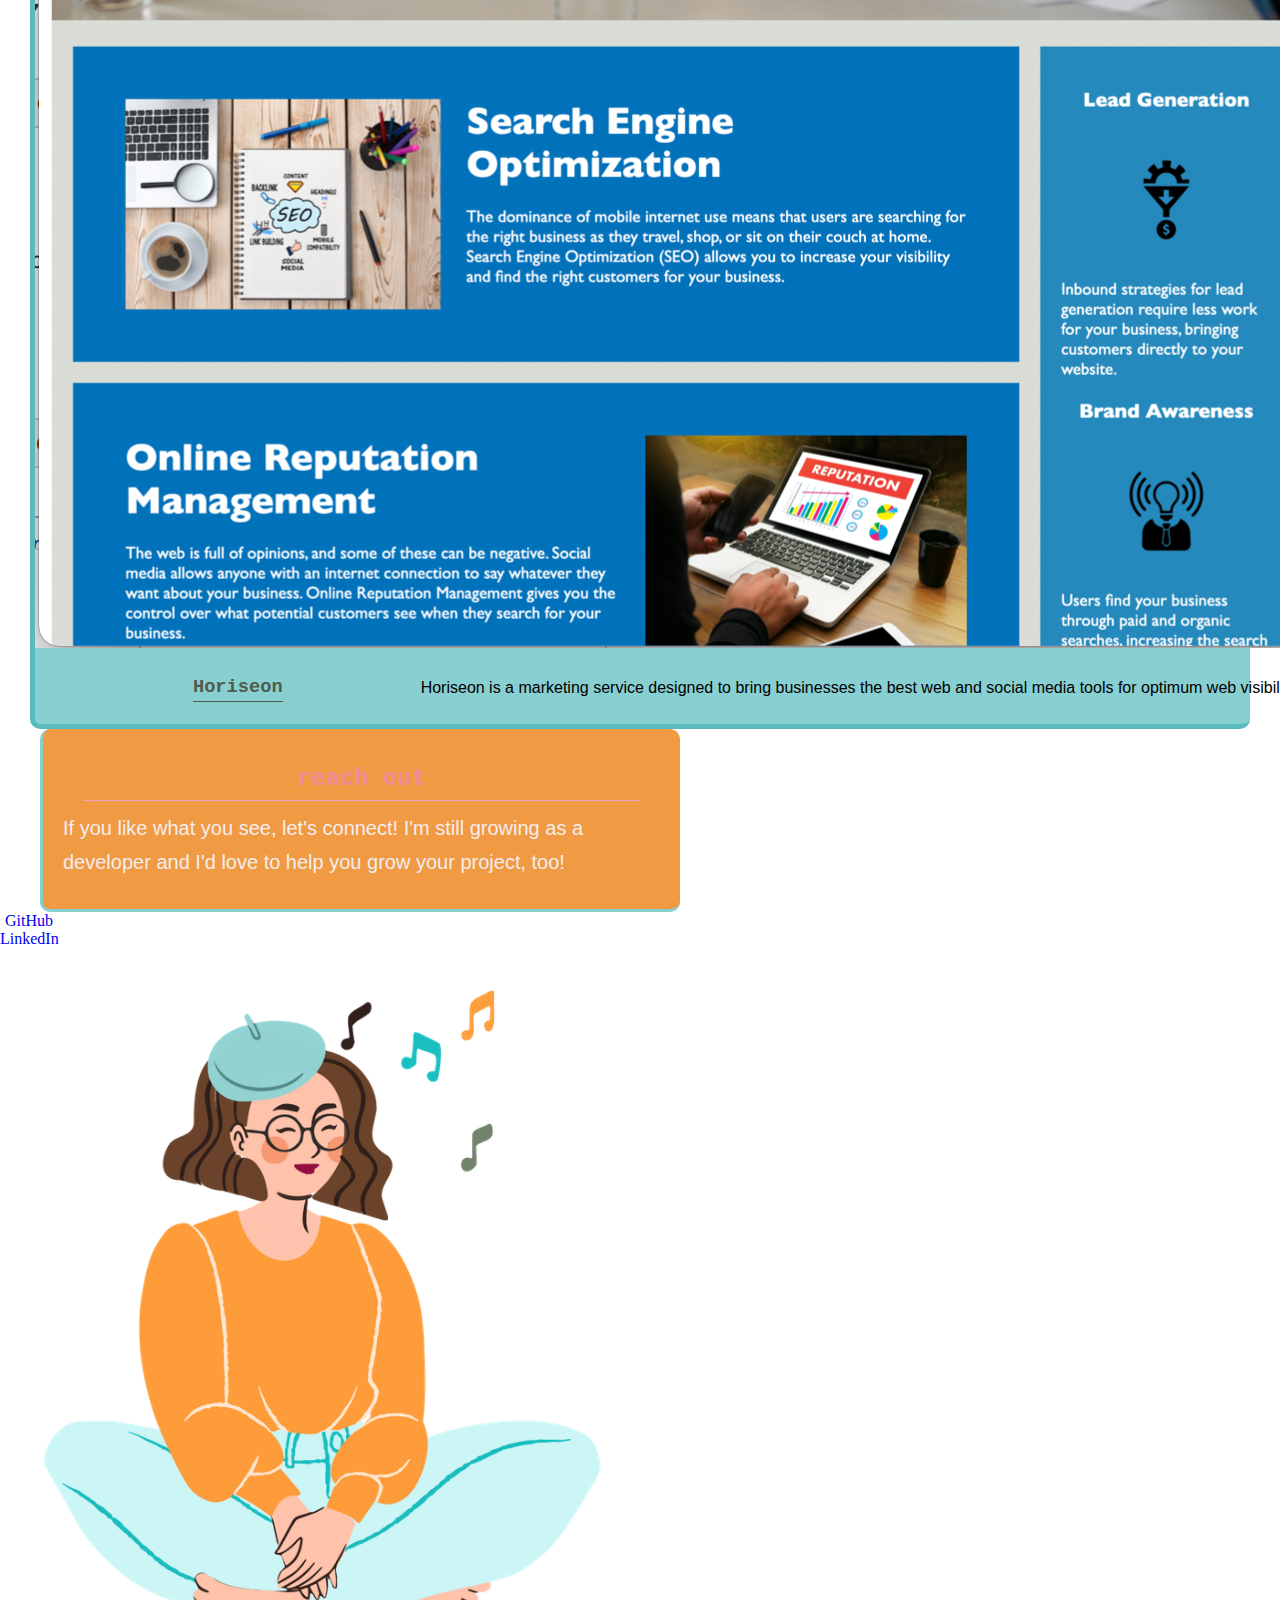
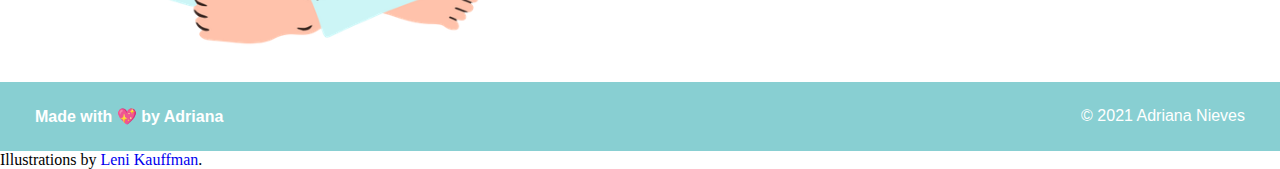
==== commit 836a14b0: "added atx movie gear" ====
--- a/edits/index.html
+++ b/edits/index.html
@@ -32,7 +32,7 @@
             <div class="about-me-text box">
                 <h2>about me</h2>
                 <p>
-                    Hi! My name is Adriana, and I'm a professional-opera-singer-turned-programmer. I have a Bachelor's of Music Performance from the University of Central Florida (2014) and a Master's of Music from Boston University (2018). I'm a first generation Latinx to a Nicaraguan mother and Puerto Rican father. ¡Hablo español! My resume consists of over a decade's worth of opera performances, so what you see on this page is every project I've made so far. While I hope to continue building my skillset and updating my Portfolio regularly, please enjoy and admire my (very elementary) accomplishments.  
+                    Hi! My name is Adriana, and I'm a professional-opera-singer-turned-programmer. I have a Bachelor's of Music Performance from the University of Central Florida (2014) and a Master's of Music from Boston University (2018). I'm a first generation Latinx to a Nicaraguan mother and Puerto Rican father. ¡Hablo español! My resume consists of over a decade's worth of opera performances, so what you see on this page is every project I've made so far. While I hope to continue building my skillset and updating my Portfolio regularly, please enjoy and admire my accomplishments so far.
                 </p>
             </div>
         </section>
@@ -62,7 +62,7 @@
                         </a>
                     </div>
                     <p>
-                        Run Buddy is a fitness application that connects runners of all expertise levels with professional trainers.  
+                        Run Buddy is a fitness application that connects runners of all expertise levels with professional trainers.
                     </p>
                 </div>
             </article>
@@ -71,7 +71,7 @@
         <section class="project-cards">
             <article class="Horiseon box">
                 <div class="card-imgs-link hover-img">
-                    <a href="https://itsmeadriana.github.io/Hori-SEO-n/">   
+                    <a href="https://itsmeadriana.github.io/Hori-SEO-n/">
                         <img src="assets/images/web images/Horiseon.png" alt="Horiseon screenshot">
                     </a>
                 </div>
@@ -92,7 +92,7 @@
                 <div class="card-desc">
                     <h3>Future Projects</h3>
                     <p>
-                        I'm still planting seeds and watering sprouts at the moment, so watch this space!   
+                        I'm still planting seeds and watering sprouts at the moment, so watch this space!
                     </p>
                 </div>
             </article>
@@ -106,7 +106,7 @@
                 <div class="card-desc">
                     <h3>Rock, Paper, Scissors - SHOOT!</h3>
                     <p>
-                        A simple yet jaunty game of Rock, Paper, Scissors against a snarky JavaScript program.                    
+                        A simple yet jaunty game of Rock, Paper, Scissors against a snarky JavaScript program.
                     </p>
                 </div>
             </article>
@@ -117,7 +117,7 @@
                 <div class="contact-me-text">
                     <h2>reach out</h2>
                     <p>
-                        If you like what you see, let's connect! I'm still growing as a developer and I'd love to help you grow your project, too!  
+                        If you like what you see, let's connect! I'm still growing as a developer and I'd love to help you grow your project, too!
                     </p>
                 </div>
                 <div class="contact-links">
@@ -136,9 +136,9 @@
                 <div class="about-me-img">
                     <img src="assets/images/Avatars/sitting-and-singing.png" class="sitting-and-singing-img" alt="Adriana sitting and singing.">
                 </div>
-            </article> 
+            </article>
         </section>
-        
+
         <footer>
             <h4>
                 Made with 💖 by Adriana
@@ -149,6 +149,6 @@
             <p>
                 Illustrations by <a class="lenikauffman" href="https://www.lenikauffman.com/">Leni Kauffman</a>.
             </p>
-        </footer>       
+        </footer>
     </body>
 </html>